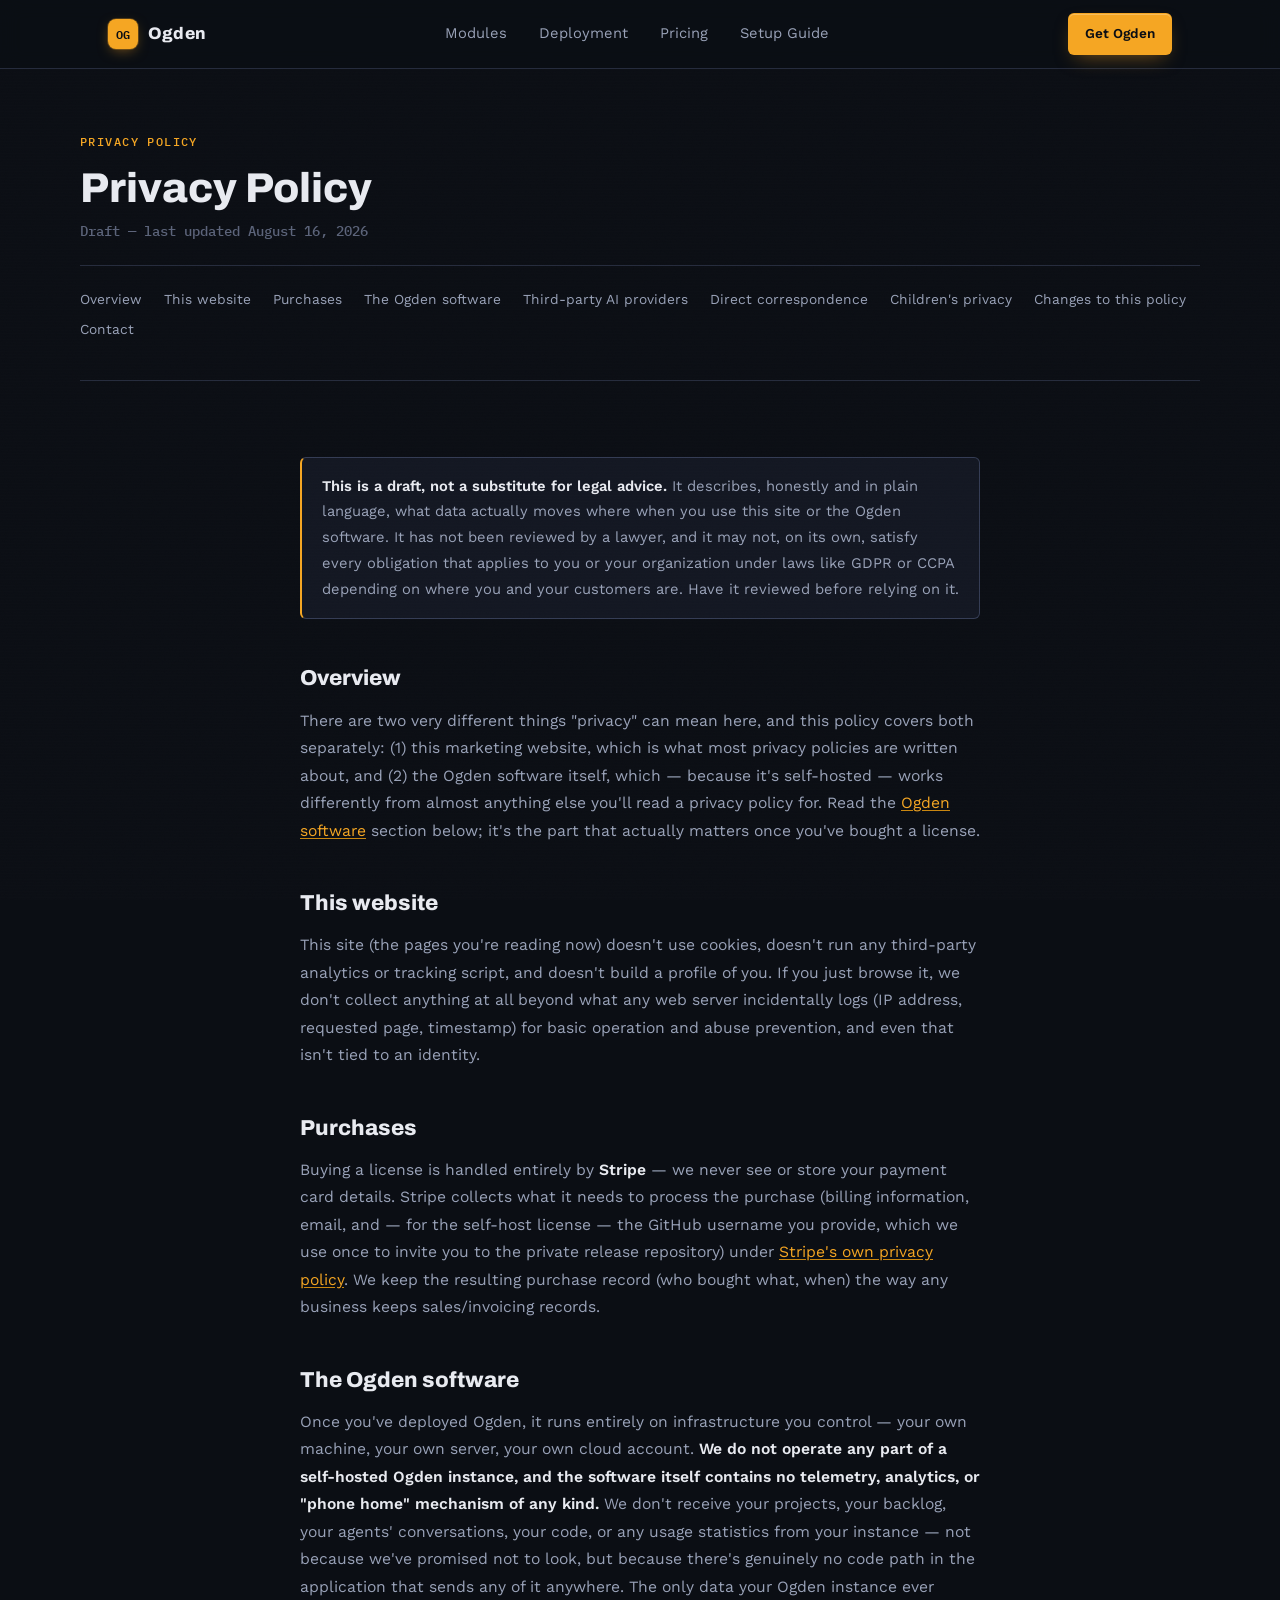
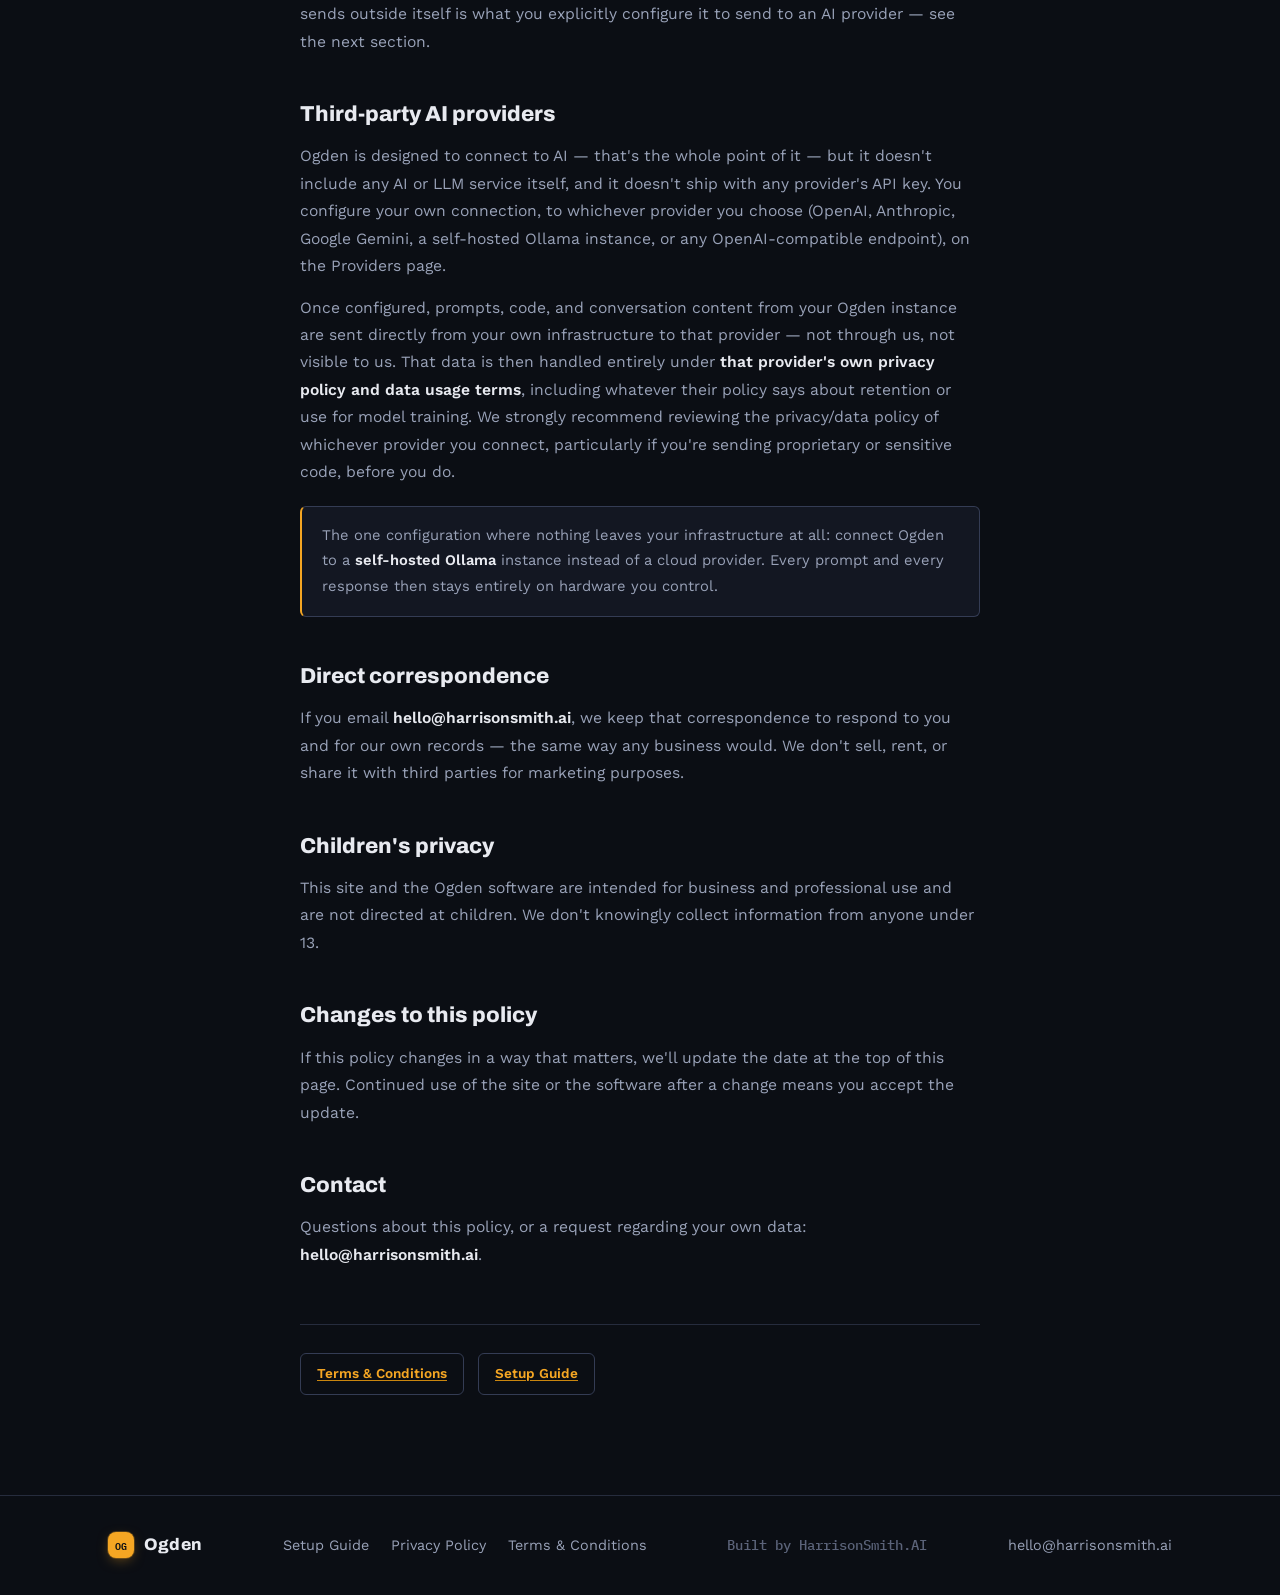
==== privacy.html @ e4d7cf3b "Add files via upload" ====
<!doctype html>
<html lang="en">
<head>
<meta charset="utf-8">
<meta name="viewport" content="width=device-width, initial-scale=1">
<title>Ogden — Privacy Policy</title>
<meta name="description" content="What data this site and the Ogden software collect -- and, for the self-hosted app itself, what we deliberately never see.">
<link rel="icon" href="data:image/svg+xml,<svg xmlns=%22http://www.w3.org/2000/svg%22 viewBox=%220 0 100 100%22><rect width=%22100%22 height=%22100%22 rx=%2222%22 fill=%22%230B0E14%22/><rect x=%2226%22 y=%2246%22 width=%2248%22 height=%228%22 rx=%224%22 fill=%22%23F5A623%22/><rect x=%2226%22 y=%2230%22 width=%2230%22 height=%228%22 rx=%224%22 fill=%22%23F5A623%22 opacity=%220.55%22/><rect x=%2226%22 y=%2262%22 width=%2238%22 height=%228%22 rx=%224%22 fill=%22%23F5A623%22 opacity=%220.55%22/></svg>">
<link rel="stylesheet" href="styles.css">
</head>
<body>

<div class="scanline" aria-hidden="true"></div>

<header class="site-header">
  <div class="wrap header-inner">
    <a class="wordmark" href="index.html">
      <span class="wordmark-mark">OG</span><span class="wordmark-text">Ogden</span>
    </a>
    <nav class="nav" aria-label="Primary">
      <a href="index.html#modules">Modules</a>
      <a href="index.html#deploy">Deployment</a>
      <a href="index.html#pricing">Pricing</a>
      <a href="setup.html">Setup Guide</a>
    </nav>
    <div class="header-cta">
      <a class="btn btn-primary btn-small" href="index.html#pricing">Get Ogden</a>
    </div>
  </div>
</header>

<main id="top">

  <div class="wrap doc-header">
    <p class="eyebrow">PRIVACY POLICY</p>
    <h1>Privacy Policy</h1>
    <p class="doc-updated">Draft — last updated August 16, 2026</p>
    <nav class="doc-toc" aria-label="On this page">
      <a href="#overview">Overview</a>
      <a href="#website">This website</a>
      <a href="#purchases">Purchases</a>
      <a href="#software">The Ogden software</a>
      <a href="#ai-providers">Third-party AI providers</a>
      <a href="#correspondence">Direct correspondence</a>
      <a href="#children">Children's privacy</a>
      <a href="#changes">Changes to this policy</a>
      <a href="#contact">Contact</a>
    </nav>
  </div>

  <div class="wrap doc-body">

    <div class="doc-callout">
      <p>
        <strong>This is a draft, not a substitute for legal advice.</strong> It describes, honestly
        and in plain language, what data actually moves where when you use this site or the Ogden
        software. It has not been reviewed by a lawyer, and it may not, on its own, satisfy every
        obligation that applies to you or your organization under laws like GDPR or CCPA depending
        on where you and your customers are. Have it reviewed before relying on it.
      </p>
    </div>

    <h2 id="overview">Overview</h2>
    <p>
      There are two very different things "privacy" can mean here, and this policy covers both
      separately: (1) this marketing website, which is what most privacy policies are written
      about, and (2) the Ogden software itself, which — because it's self-hosted — works
      differently from almost anything else you'll read a privacy policy for. Read the
      <a href="#software">Ogden software</a> section below; it's the part that actually matters
      once you've bought a license.
    </p>

    <h2 id="website">This website</h2>
    <p>
      This site (the pages you're reading now) doesn't use cookies, doesn't run any third-party
      analytics or tracking script, and doesn't build a profile of you. If you just browse it, we
      don't collect anything at all beyond what any web server incidentally logs (IP address,
      requested page, timestamp) for basic operation and abuse prevention, and even that isn't
      tied to an identity.
    </p>

    <h2 id="purchases">Purchases</h2>
    <p>
      Buying a license is handled entirely by <strong>Stripe</strong> — we never see or store your
      payment card details. Stripe collects what it needs to process the purchase (billing
      information, email, and — for the self-host license — the GitHub username you provide, which
      we use once to invite you to the private release repository) under
      <a href="https://stripe.com/privacy">Stripe's own privacy policy</a>. We keep the resulting
      purchase record (who bought what, when) the way any business keeps sales/invoicing records.
    </p>

    <h2 id="software">The Ogden software</h2>
    <p>
      Once you've deployed Ogden, it runs entirely on infrastructure you control — your own
      machine, your own server, your own cloud account. <strong>We do not operate any part of a
      self-hosted Ogden instance, and the software itself contains no telemetry, analytics, or
      "phone home" mechanism of any kind.</strong> We don't receive your projects, your backlog,
      your agents' conversations, your code, or any usage statistics from your instance — not
      because we've promised not to look, but because there's genuinely no code path in the
      application that sends any of it anywhere. The only data your Ogden instance ever sends
      outside itself is what you explicitly configure it to send to an AI provider — see the next
      section.
    </p>

    <h2 id="ai-providers">Third-party AI providers</h2>
    <p>
      Ogden is designed to connect to AI — that's the whole point of it — but it doesn't include
      any AI or LLM service itself, and it doesn't ship with any provider's API key. You configure
      your own connection, to whichever provider you choose (OpenAI, Anthropic, Google Gemini, a
      self-hosted Ollama instance, or any OpenAI-compatible endpoint), on the Providers page.
    </p>
    <p>
      Once configured, prompts, code, and conversation content from your Ogden instance are sent
      directly from your own infrastructure to that provider — not through us, not visible to us.
      That data is then handled entirely under <strong>that provider's own privacy policy and data
      usage terms</strong>, including whatever their policy says about retention or use for model
      training. We strongly recommend reviewing the privacy/data policy of whichever provider you
      connect, particularly if you're sending proprietary or sensitive code, before you do.
    </p>
    <div class="doc-callout">
      <p>
        The one configuration where nothing leaves your infrastructure at all: connect Ogden to a
        <strong>self-hosted Ollama</strong> instance instead of a cloud provider. Every prompt and
        every response then stays entirely on hardware you control.
      </p>
    </div>

    <h2 id="correspondence">Direct correspondence</h2>
    <p>
      If you email <strong>hello@harrisonsmith.ai</strong>, we keep that correspondence to respond
      to you and for our own records — the same way any business would. We don't sell, rent, or
      share it with third parties for marketing purposes.
    </p>

    <h2 id="children">Children's privacy</h2>
    <p>
      This site and the Ogden software are intended for business and professional use and are not
      directed at children. We don't knowingly collect information from anyone under 13.
    </p>

    <h2 id="changes">Changes to this policy</h2>
    <p>
      If this policy changes in a way that matters, we'll update the date at the top of this page.
      Continued use of the site or the software after a change means you accept the update.
    </p>

    <h2 id="contact">Contact</h2>
    <p>
      Questions about this policy, or a request regarding your own data: <strong>hello@harrisonsmith.ai</strong>.
    </p>

    <div class="doc-cross-links">
      <a class="btn btn-ghost btn-small" href="terms.html">Terms &amp; Conditions</a>
      <a class="btn btn-ghost btn-small" href="setup.html">Setup Guide</a>
    </div>

  </div>

</main>

<footer class="site-footer">
  <div class="wrap footer-inner">
    <a class="wordmark wordmark-small" href="index.html">
      <span class="wordmark-mark">OG</span><span class="wordmark-text">Ogden</span>
    </a>
    <nav class="footer-links" aria-label="Legal">
      <a class="link-muted" href="setup.html">Setup Guide</a>
      <a class="link-muted" href="privacy.html">Privacy Policy</a>
      <a class="link-muted" href="terms.html">Terms &amp; Conditions</a>
    </nav>
    <p class="footer-note">Built by HarrisonSmith.AI</p>
    <a class="link-muted" href="mailto:hello@harrisonsmith.ai">hello@harrisonsmith.ai</a>
  </div>
</footer>

</body>
</html>
---- styles.css ----
/* ==========================================================================
   Ogden marketing site — design tokens

   Concept: a command-deck / crew-manifest aesthetic. Ogden's product is
   literally a roster of AI personas working a backlog, so the visual
   language leans into instrument-panel readouts, manifest tables, and
   status dots rather than generic SaaS gradients and rounded cards.

   Deliberately single-theme (dark), not a light/dark toggle: the ops-
   console concept only reads correctly against a deep ground, and a
   forced light inversion would gut the metaphor. A committed choice, not
   an omission — see the artifact-design skill's guidance on this.

   Fonts (Archivo/Work Sans/IBM Plex Mono) are inlined as base64 @font-face
   data URIs below rather than linked from Google Fonts -- no third-party
   request at all, works offline, and renders identically in a strict-CSP
   preview sandbox instead of silently falling back to a system font.
   ========================================================================== */

@font-face { font-family: 'Archivo'; font-style: normal; font-weight: 700; font-display: swap; src: url([data-uri]) format('woff2'); }
@font-face { font-family: 'Archivo'; font-style: normal; font-weight: 800; font-display: swap; src: url([data-uri]) format('woff2'); }
@font-face { font-family: 'Work Sans'; font-style: normal; font-weight: 400; font-display: swap; src: url([data-uri]) format('woff2'); }
@font-face { font-family: 'Work Sans'; font-style: normal; font-weight: 500; font-display: swap; src: url([data-uri]) format('woff2'); }
@font-face { font-family: 'Work Sans'; font-style: normal; font-weight: 600; font-display: swap; src: url([data-uri]) format('woff2'); }
@font-face { font-family: 'IBM Plex Mono'; font-style: normal; font-weight: 500; font-display: swap; src: url([data-uri]) format('woff2'); }
@font-face { font-family: 'IBM Plex Mono'; font-style: normal; font-weight: 600; font-display: swap; src: url([data-uri]) format('woff2'); }

:root {
  /* ground / surfaces */
  --ink: #0b0e14;
  --panel: #131722;
  --panel-raised: #1a2030;
  --hairline: #262c3d;
  --hairline-bright: #343c54;

  /* text */
  --text: #e8eaf0;
  --text-dim: #99a2b8;
  --text-faint: #5b6379;

  /* accent — instrument-panel amber, the one bold color on the page */
  --amber: #f5a623;
  --amber-bright: #ffc561;
  --amber-dim: #c9860f;
  --amber-wash: rgba(245, 166, 35, 0.1);

  /* secondary accent — status/online, used sparingly */
  --teal: #4fd1c5;

  /* type scale */
  --font-display: "Archivo", system-ui, sans-serif;
  --font-body: "Work Sans", system-ui, sans-serif;
  --font-mono: "IBM Plex Mono", ui-monospace, "SF Mono", monospace;

  --radius: 10px;
  --radius-sm: 6px;
}

* { box-sizing: border-box; }

html {
  scroll-behavior: smooth;
}

@media (prefers-reduced-motion: reduce) {
  html { scroll-behavior: auto; }
  * { animation-duration: 0.01ms !important; animation-iteration-count: 1 !important; transition-duration: 0.01ms !important; }
}

body {
  margin: 0;
  background: var(--ink);
  color: var(--text);
  font-family: var(--font-body);
  font-size: 16px;
  line-height: 1.6;
  -webkit-font-smoothing: antialiased;
  position: relative;
}

.wrap {
  max-width: 1120px;
  margin: 0 auto;
  padding: 0 28px;
  position: relative;
}

a { color: inherit; text-decoration: none; }

h1, h2, h3, h4 {
  font-family: var(--font-display);
  font-weight: 800;
  line-height: 1.08;
  margin: 0;
  text-wrap: balance;
}

p { margin: 0; }

/* Faint grain texture over the whole page -- generated once as an inline
   SVG noise filter, tiled. Barely perceptible on purpose: a tactile cue
   that keeps large flat panels from feeling like plain solid <div>s,
   never strong enough to affect legibility. */
body::before {
  content: "";
  position: fixed;
  inset: 0;
  z-index: 1;
  pointer-events: none;
  opacity: 0.035;
  mix-blend-mode: overlay;
  background-image: url("data:image/svg+xml,%3Csvg xmlns='http://www.w3.org/2000/svg' width='180' height='180'%3E%3Cfilter id='n'%3E%3CfeTurbulence type='fractalNoise' baseFrequency='0.9' numOctaves='2' stitchTiles='stitch'/%3E%3C/filter%3E%3Crect width='100%25' height='100%25' filter='url(%23n)'/%3E%3C/svg%3E");
}

/* faint top-to-bottom scanline wash — a very light texture cue for the
   console concept, never so strong it interferes with reading */
.scanline {
  position: fixed;
  inset: 0;
  pointer-events: none;
  z-index: 1;
  background:
    repeating-linear-gradient(
      to bottom,
      rgba(255, 255, 255, 0.012) 0px,
      rgba(255, 255, 255, 0.012) 1px,
      transparent 1px,
      transparent 3px
    );
  opacity: 0.6;
}

/* ============ scroll reveal ============ */

[data-reveal] {
  opacity: 0;
  transform: translateY(18px);
  transition: opacity 0.7s cubic-bezier(0.16, 1, 0.3, 1), transform 0.7s cubic-bezier(0.16, 1, 0.3, 1);
  transition-delay: calc(var(--i, 0) * 70ms);
}
[data-reveal].is-visible {
  opacity: 1;
  transform: translateY(0);
}
@media (prefers-reduced-motion: reduce) {
  [data-reveal] { opacity: 1; transform: none; }
}

/* ============ header ============ */

.site-header {
  position: sticky;
  top: 0;
  z-index: 10;
  background: rgba(11, 14, 20, 0.86);
  backdrop-filter: blur(10px);
  border-bottom: 1px solid var(--hairline);
}

.header-inner {
  display: flex;
  align-items: center;
  justify-content: space-between;
  height: 68px;
}

.wordmark {
  display: flex;
  align-items: center;
  gap: 10px;
  font-family: var(--font-display);
  font-weight: 800;
  font-size: 1.05rem;
  letter-spacing: 0.01em;
}

.wordmark-mark {
  display: inline-flex;
  align-items: center;
  justify-content: center;
  width: 30px;
  height: 30px;
  border-radius: 8px;
  background: var(--amber);
  color: var(--ink);
  font-family: var(--font-mono);
  font-size: 0.72rem;
  font-weight: 600;
  letter-spacing: 0.03em;
  box-shadow: 0 0 0 1px rgba(245, 166, 35, 0.25), 0 4px 14px -4px rgba(245, 166, 35, 0.55);
}

.wordmark-small .wordmark-mark { width: 26px; height: 26px; font-size: 0.65rem; }

.nav {
  display: flex;
  gap: 32px;
  font-size: 0.92rem;
  color: var(--text-dim);
}

.nav a { position: relative; padding: 4px 0; transition: color 0.15s ease; }
.nav a::after {
  content: "";
  position: absolute;
  left: 0; right: 100%;
  bottom: -2px;
  height: 1px;
  background: var(--amber);
  transition: right 0.25s cubic-bezier(0.16, 1, 0.3, 1);
}
.nav a:hover { color: var(--text); }
.nav a:hover::after { right: 0; }

.header-cta {
  display: flex;
  align-items: center;
  gap: 20px;
}

.link-muted {
  color: var(--text-dim);
  font-size: 0.9rem;
  transition: color 0.15s ease;
}
.link-muted:hover { color: var(--text); }

/* ============ buttons ============ */

.btn {
  display: inline-flex;
  align-items: center;
  justify-content: center;
  gap: 8px;
  padding: 13px 22px;
  border-radius: var(--radius-sm);
  font-family: var(--font-body);
  font-weight: 600;
  font-size: 0.95rem;
  border: 1px solid transparent;
  cursor: pointer;
  transition: transform 0.15s cubic-bezier(0.16, 1, 0.3, 1), background 0.15s ease, border-color 0.15s ease, box-shadow 0.15s ease;
}
.btn:active { transform: translateY(1px); }

.btn-primary {
  background: var(--amber);
  color: var(--ink);
  box-shadow: 0 1px 0 rgba(255, 255, 255, 0.25) inset, 0 8px 20px -8px rgba(245, 166, 35, 0.5);
}
.btn-primary:hover { background: var(--amber-bright); transform: translateY(-1px); box-shadow: 0 1px 0 rgba(255, 255, 255, 0.3) inset, 0 12px 26px -8px rgba(245, 166, 35, 0.65); }

.btn-ghost {
  background: transparent;
  border-color: var(--hairline-bright);
  color: var(--text);
}
.btn-ghost:hover { border-color: var(--text-dim); background: rgba(255, 255, 255, 0.03); transform: translateY(-1px); }

.btn-small { padding: 9px 16px; font-size: 0.85rem; }
.btn-block { width: 100%; margin-top: 22px; }

/* ============ shared type helpers ============ */

.eyebrow {
  font-family: var(--font-mono);
  font-size: 0.74rem;
  font-weight: 500;
  letter-spacing: 0.12em;
  color: var(--amber);
  margin: 0 0 14px;
}
.eyebrow.center { text-align: center; }

.center { text-align: center; }

.section-title {
  font-size: clamp(1.7rem, 3vw, 2.4rem);
  margin-bottom: 14px;
}

.section-sub {
  color: var(--text-dim);
  max-width: 560px;
  margin: 0 auto 56px;
  font-size: 1.02rem;
}

/* ============ hero ============ */

.hero {
  position: relative;
  padding: 104px 0 96px;
  border-bottom: 1px solid var(--hairline);
  overflow: hidden;
  background:
    radial-gradient(60% 55% at 82% 8%, rgba(245, 166, 35, 0.16), transparent 60%),
    radial-gradient(45% 50% at 12% 92%, rgba(79, 209, 197, 0.07), transparent 60%);
}

/* faint instrument-panel grid, fading toward the edges so it reads as
   atmosphere rather than a literal grid */
.hero::before {
  content: "";
  position: absolute;
  inset: -1px;
  z-index: 0;
  pointer-events: none;
  background-image:
    linear-gradient(rgba(230, 235, 245, 0.05) 1px, transparent 1px),
    linear-gradient(90deg, rgba(230, 235, 245, 0.05) 1px, transparent 1px);
  background-size: 56px 56px;
  mask-image: radial-gradient(80% 70% at 50% 0%, black, transparent 75%);
  -webkit-mask-image: radial-gradient(80% 70% at 50% 0%, black, transparent 75%);
}

.hero-inner {
  position: relative;
  z-index: 1;
  display: grid;
  grid-template-columns: 1.05fr 0.85fr;
  gap: 64px;
  align-items: center;
}

/* Hero entrance -- plays once on load, not gated by scroll (it's already
   in view). Below-the-fold content uses the IntersectionObserver-driven
   [data-reveal] system instead. `backwards` only (not `forwards`/`both`):
   an animation's fill persists as the winning value over a plain
   declaration for as long as it's in effect, so a `forwards` fill here
   would permanently beat .hero-panel's own resting `transform`
   (the perspective tilt) and its `:hover` rule. `backwards` just holds
   the "from" state during the animation-delay and then gets out of the
   way once the animation finishes, letting the element's normal
   (non-animated) styles -- including :hover -- take back over. */
@keyframes hero-copy-in {
  from { opacity: 0; transform: translateY(16px); }
  to { opacity: 1; transform: translateY(0); }
}
@keyframes hero-panel-in {
  from { opacity: 0; transform: translateY(16px); }
  to { opacity: 1; transform: translateY(0); }
}
.hero-copy { animation: hero-copy-in 0.8s cubic-bezier(0.16, 1, 0.3, 1) backwards; }
.hero-panel { animation: hero-panel-in 0.9s cubic-bezier(0.16, 1, 0.3, 1) 0.12s backwards; }

.hero h1 {
  font-size: clamp(2.4rem, 4.6vw, 3.6rem);
  margin: 10px 0 22px;
}

.accent { color: var(--amber); }

.hero-sub {
  color: var(--text-dim);
  font-size: 1.08rem;
  max-width: 520px;
  margin-bottom: 34px;
}

.hero-actions {
  display: flex;
  gap: 14px;
  margin-bottom: 22px;
}

.hero-fineprint {
  font-family: var(--font-mono);
  font-size: 0.78rem;
  color: var(--text-faint);
}

/* -- the crew manifest panel -- */

.hero-panel {
  background: var(--panel);
  border: 1px solid var(--hairline);
  border-radius: var(--radius);
  overflow: hidden;
  box-shadow: 0 30px 70px -24px rgba(0, 0, 0, 0.65), 0 0 0 1px rgba(255, 255, 255, 0.02) inset;
  transform: perspective(1400px) rotateY(-3deg) rotateX(1deg);
  transition: transform 0.5s cubic-bezier(0.16, 1, 0.3, 1);
}
.hero-panel:hover { transform: perspective(1400px) rotateY(0deg) rotateX(0deg); }
@media (max-width: 900px) { .hero-panel { transform: none; } }

.panel-head {
  display: flex;
  align-items: center;
  justify-content: space-between;
  padding: 16px 20px;
  border-bottom: 1px solid var(--hairline);
  background: var(--panel-raised);
}

.panel-title {
  font-family: var(--font-mono);
  font-size: 0.74rem;
  letter-spacing: 0.1em;
  color: var(--text-dim);
}

.panel-tag {
  font-family: var(--font-mono);
  font-size: 0.68rem;
  letter-spacing: 0.06em;
  color: var(--amber);
  border: 1px solid var(--amber-dim);
  background: var(--amber-wash);
  padding: 3px 8px;
  border-radius: 4px;
}

.roster {
  list-style: none;
  margin: 0;
  padding: 6px 0;
}

.roster li {
  display: grid;
  grid-template-columns: 16px 1fr auto;
  align-items: center;
  gap: 12px;
  padding: 12px 20px;
  border-bottom: 1px solid rgba(38, 44, 61, 0.5);
  font-family: var(--font-mono);
  font-size: 0.85rem;
  transition: background 0.15s ease;
}
.roster li:last-child { border-bottom: none; }
.roster li:hover { background: rgba(255, 255, 255, 0.02); }

.dot {
  width: 8px;
  height: 8px;
  border-radius: 50%;
  justify-self: center;
}
.dot-on { background: var(--teal); box-shadow: 0 0 0 3px rgba(79, 209, 197, 0.16); animation: pulse-dot 2.4s ease-in-out infinite; }
.dot-idle { background: var(--text-faint); }
@keyframes pulse-dot {
  0%, 100% { box-shadow: 0 0 0 3px rgba(79, 209, 197, 0.16); }
  50% { box-shadow: 0 0 0 5px rgba(79, 209, 197, 0.08); }
}

.role { color: var(--text); }
.stat { color: var(--text-dim); font-size: 0.78rem; text-align: right; }

.panel-foot {
  display: flex;
  align-items: center;
  justify-content: space-between;
  padding: 12px 20px;
  background: var(--panel-raised);
  border-top: 1px solid var(--hairline);
  font-family: var(--font-mono);
  font-size: 0.72rem;
  color: var(--text-faint);
}

.blink { color: var(--teal); animation: blink 2.4s ease-in-out infinite; }
@keyframes blink { 0%, 100% { opacity: 1; } 50% { opacity: 0.35; } }

/* ============ modules ============ */

.modules { padding: 116px 0; border-bottom: 1px solid var(--hairline); position: relative; }

.module-grid {
  display: grid;
  grid-template-columns: repeat(3, 1fr);
  gap: 1px;
  background: var(--hairline);
  border: 1px solid var(--hairline);
  border-radius: var(--radius);
  overflow: hidden;
  margin-top: 56px;
}

.module {
  background: var(--panel);
  padding: 34px 28px;
  position: relative;
  transition: background 0.2s ease;
}
.module:hover { background: var(--panel-raised); }
.module::before {
  content: "";
  position: absolute;
  inset: 0;
  border-top: 2px solid transparent;
  transition: border-color 0.2s ease;
  pointer-events: none;
}
.module:hover::before { border-color: var(--amber); }

.module-index {
  display: block;
  font-family: var(--font-mono);
  font-size: 0.78rem;
  color: var(--amber);
  margin-bottom: 18px;
  letter-spacing: 0.05em;
}

.module h3 {
  font-size: 1.08rem;
  margin-bottom: 10px;
}

.module p {
  color: var(--text-dim);
  font-size: 0.94rem;
  line-height: 1.65;
}

/* ============ deployment tiers ============ */

.deploy { padding: 116px 0; border-bottom: 1px solid var(--hairline); }

.tier-grid {
  display: grid;
  grid-template-columns: repeat(2, 1fr);
  gap: 20px;
  margin-top: 56px;
  max-width: 760px;
  margin-left: auto;
  margin-right: auto;
}

.tier-card {
  background: var(--panel);
  border: 1px solid var(--hairline);
  border-radius: var(--radius);
  padding: 30px 26px;
  transition: transform 0.25s cubic-bezier(0.16, 1, 0.3, 1), border-color 0.25s ease, box-shadow 0.25s ease;
}
.tier-card:hover { transform: translateY(-4px); border-color: var(--hairline-bright); box-shadow: 0 20px 40px -24px rgba(0, 0, 0, 0.6); }

.tier-card-featured {
  border-color: var(--amber-dim);
  background: linear-gradient(180deg, var(--amber-wash), var(--panel) 55%);
}
.tier-card-featured:hover { box-shadow: 0 20px 44px -24px rgba(245, 166, 35, 0.3); }

.tier-kicker {
  display: inline-block;
  font-family: var(--font-mono);
  font-size: 0.7rem;
  letter-spacing: 0.1em;
  color: var(--text-dim);
  border: 1px solid var(--hairline-bright);
  padding: 4px 9px;
  border-radius: 4px;
  margin-bottom: 16px;
}
.tier-card-featured .tier-kicker { color: var(--amber); border-color: var(--amber-dim); }

.tier-card h3 { font-size: 1.15rem; margin-bottom: 10px; }
.tier-card p { color: var(--text-dim); font-size: 0.93rem; line-height: 1.6; }

/* ============ pricing ============ */

.pricing { padding: 116px 0 128px; }

.pricing-group-title {
  font-size: 1.05rem;
  font-family: var(--font-mono);
  letter-spacing: 0.03em;
  color: var(--text);
  display: flex;
  align-items: baseline;
  gap: 12px;
  margin: 64px 0 26px;
  padding-bottom: 14px;
  border-bottom: 1px solid var(--hairline);
}
.pricing-group-title:first-of-type { margin-top: 56px; }

.pricing-group-note {
  font-family: var(--font-body);
  font-weight: 400;
  font-size: 0.82rem;
  color: var(--text-faint);
}

.price-grid {
  display: grid;
  grid-template-columns: repeat(4, 1fr);
  gap: 18px;
}

.price-card {
  position: relative;
  background: var(--panel);
  border: 1px solid var(--hairline);
  border-radius: var(--radius);
  padding: 28px 24px 26px;
  transition: transform 0.25s cubic-bezier(0.16, 1, 0.3, 1), border-color 0.25s ease, box-shadow 0.25s ease;
}
.price-card:hover { transform: translateY(-4px); border-color: var(--hairline-bright); box-shadow: 0 20px 40px -24px rgba(0, 0, 0, 0.6); }

.price-card-featured {
  border-color: var(--amber-dim);
  box-shadow: 0 0 0 1px var(--amber-dim), 0 20px 44px -28px rgba(245, 166, 35, 0.35);
}
.price-card-featured:hover { box-shadow: 0 0 0 1px var(--amber-dim), 0 24px 50px -24px rgba(245, 166, 35, 0.45); }

.price-badge {
  position: absolute;
  top: -11px;
  left: 24px;
  background: var(--amber);
  color: var(--ink);
  font-family: var(--font-mono);
  font-size: 0.65rem;
  font-weight: 600;
  letter-spacing: 0.06em;
  padding: 4px 9px;
  border-radius: 4px;
}

.price-card h4 {
  font-size: 1rem;
  font-weight: 700;
  color: var(--text-dim);
  margin-bottom: 14px;
}

.price {
  font-family: var(--font-mono);
  font-variant-numeric: tabular-nums;
  font-size: 2.1rem;
  font-weight: 600;
  color: var(--text);
  margin-bottom: 12px;
}

.price-currency { font-size: 1.1rem; color: var(--text-dim); margin-right: 2px; }
.price-period { font-size: 1rem; font-weight: 500; color: var(--text-faint); margin-left: 2px; }

.price-tbd {
  font-size: 1.1rem;
  color: var(--text-faint);
  font-weight: 500;
}

.price-desc {
  color: var(--text-dim);
  font-size: 0.86rem;
  line-height: 1.5;
  min-height: 44px;
}

.price-features {
  list-style: none;
  margin: 18px 0 0;
  padding: 18px 0 0;
  border-top: 1px solid var(--hairline);
  font-size: 0.84rem;
  color: var(--text-dim);
}
.price-features li { padding: 5px 0; padding-left: 18px; position: relative; }
.price-features li::before {
  content: "";
  position: absolute;
  left: 0;
  top: 13px;
  width: 6px;
  height: 6px;
  background: var(--amber);
  border-radius: 50%;
}

.pricing-footnote {
  text-align: center;
  margin-top: 32px;
  max-width: 640px;
  margin-left: auto;
  margin-right: auto;
  color: var(--text-dim);
  font-size: 0.9rem;
  line-height: 1.6;
}

/* ============ document pages (privacy, terms, setup guide) ============ */
/* A different register from the landing sections above -- these are read
   top to bottom, not scanned, so the treatment shifts from editorial to
   utilitarian: a narrower reading column, real heading hierarchy, no
   hero flourish. Same tokens/type throughout so it still reads as one
   site. */

.doc-header {
  padding: 64px 0 40px;
  border-bottom: 1px solid var(--hairline);
}

.doc-header h1 {
  font-size: clamp(1.9rem, 4vw, 2.6rem);
  margin-bottom: 10px;
}

.doc-updated {
  color: var(--text-faint);
  font-size: 0.85rem;
  font-family: var(--font-mono);
}

.doc-toc {
  display: flex;
  flex-wrap: wrap;
  gap: 8px 22px;
  margin-top: 22px;
  padding-top: 22px;
  border-top: 1px solid var(--hairline);
}
.doc-toc a { color: var(--text-dim); font-size: 0.86rem; transition: color 0.15s ease; }
.doc-toc a:hover { color: var(--amber); }

.doc-body {
  max-width: 680px;
  padding: 56px 0 100px;
}

.doc-body h2 {
  font-size: 1.35rem;
  margin-top: 48px;
  margin-bottom: 16px;
  scroll-margin-top: 90px; /* clears the sticky header when jumped to */
}
.doc-body h2:first-child { margin-top: 0; }

.doc-body h3 {
  font-size: 1.05rem;
  margin-top: 28px;
  margin-bottom: 10px;
}

.doc-body p, .doc-body li {
  color: var(--text-dim);
  font-size: 0.98rem;
  line-height: 1.75;
}

.doc-body p + p, .doc-body ul + p, .doc-body p + ul {
  margin-top: 14px;
}

.doc-body ul, .doc-body ol {
  margin: 14px 0 0;
  padding-left: 22px;
}
.doc-body li + li { margin-top: 8px; }
.doc-body li::marker { color: var(--amber); }

.doc-body strong { color: var(--text); font-weight: 600; }

.doc-body code, .step code {
  font-family: var(--font-mono);
  font-size: 0.87em;
  color: var(--amber-bright);
  background: var(--panel-raised);
  padding: 2px 6px;
  border-radius: 4px;
}

.doc-body a, .step a {
  color: var(--amber);
  text-decoration: underline;
  text-decoration-color: var(--amber-dim);
  text-underline-offset: 2px;
  transition: color 0.15s ease;
}
.doc-body a:hover, .step a:hover { color: var(--amber-bright); }

.doc-callout {
  margin-top: 20px;
  padding: 16px 20px;
  border: 1px solid var(--hairline-bright);
  border-left: 2px solid var(--amber);
  border-radius: var(--radius-sm);
  background: var(--panel);
}
.doc-callout p { color: var(--text-dim); font-size: 0.92rem; margin: 0; }
.doc-callout p + p { margin-top: 10px; }

.doc-cross-links {
  margin-top: 56px;
  padding-top: 28px;
  border-top: 1px solid var(--hairline);
  display: flex;
  gap: 14px;
  flex-wrap: wrap;
}

/* ============ setup guide steps ============ */

.steps {
  counter-reset: step;
  margin-top: 8px;
}

.step {
  display: grid;
  grid-template-columns: 44px 1fr;
  gap: 22px;
  padding: 28px 0;
  border-top: 1px solid var(--hairline);
}
.step:first-child { border-top: none; padding-top: 0; }

.step-index {
  display: flex;
  align-items: center;
  justify-content: center;
  width: 44px;
  height: 44px;
  border-radius: 50%;
  border: 1px solid var(--hairline-bright);
  font-family: var(--font-mono);
  font-size: 0.9rem;
  color: var(--amber);
  flex-shrink: 0;
}

.step h3 { font-size: 1.1rem; margin-bottom: 8px; }
.step p { color: var(--text-dim); font-size: 0.96rem; line-height: 1.7; }
.step p + p { margin-top: 10px; }

.code-block {
  margin-top: 14px;
  padding: 14px 18px;
  background: var(--ink);
  border: 1px solid var(--hairline-bright);
  border-radius: var(--radius-sm);
  overflow-x: auto;
}
.code-block code {
  font-family: var(--font-mono);
  font-size: 0.86rem;
  color: var(--text);
  white-space: pre;
}
.code-block .cmt { color: var(--text-faint); }

/* ============ footer ============ */

.site-footer { border-top: 1px solid var(--hairline); padding: 36px 0; }

.footer-inner {
  display: flex;
  align-items: center;
  justify-content: space-between;
  gap: 20px;
  flex-wrap: wrap;
}

.footer-note {
  color: var(--text-faint);
  font-size: 0.85rem;
  font-family: var(--font-mono);
}

.footer-links {
  display: flex;
  gap: 22px;
  flex-wrap: wrap;
}

/* ============ responsive ============ */

@media (max-width: 900px) {
  .hero-inner { grid-template-columns: 1fr; }
  .nav { display: none; }
  .module-grid { grid-template-columns: 1fr; }
  .tier-grid { grid-template-columns: 1fr; }
  .price-grid { grid-template-columns: 1fr 1fr; }
  .step { grid-template-columns: 1fr; }
  .step-index { margin-bottom: 4px; }
}

@media (max-width: 560px) {
  .wrap { padding: 0 20px; }
  .hero { padding: 64px 0 56px; }
  .modules, .deploy, .pricing { padding: 72px 0; }
  .hero-actions { flex-direction: column; }
  .btn-block, .btn { width: 100%; }
  .price-grid { grid-template-columns: 1fr; }
  .footer-inner { flex-direction: column; align-items: flex-start; }
}
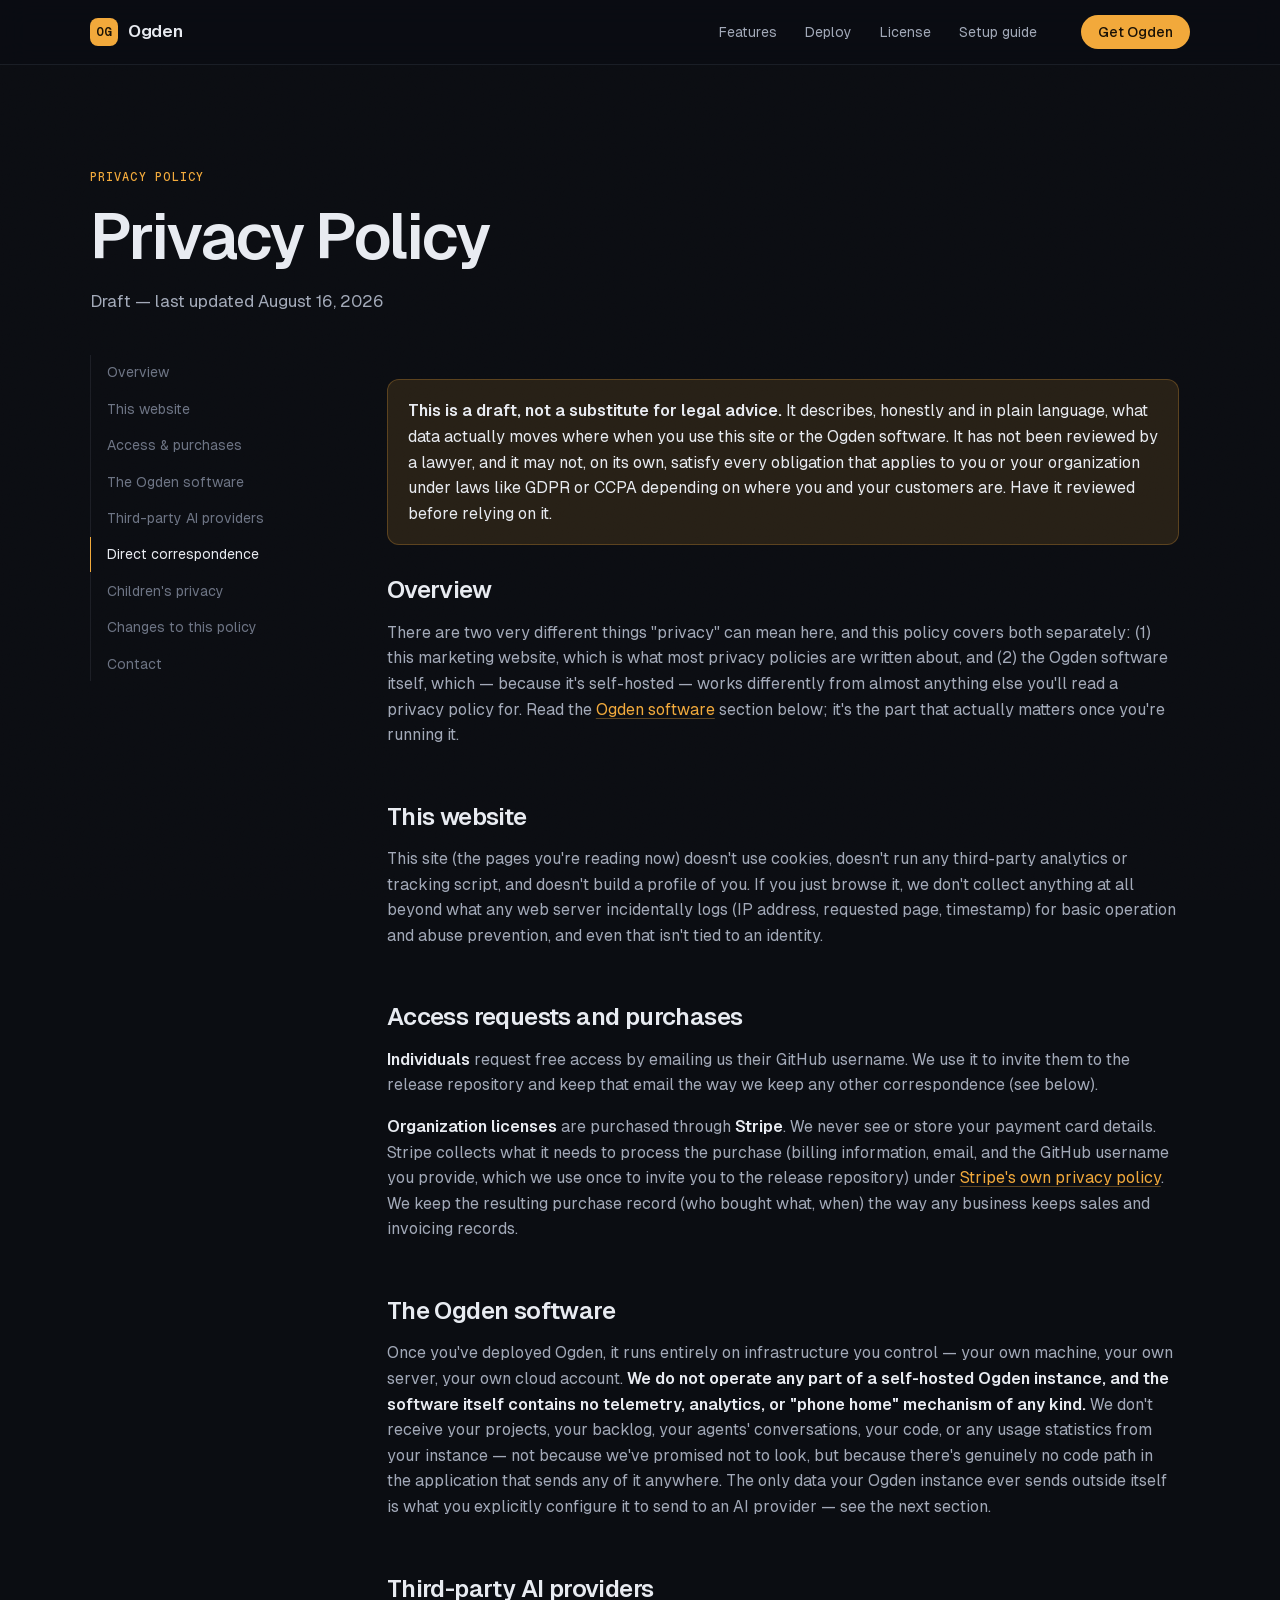
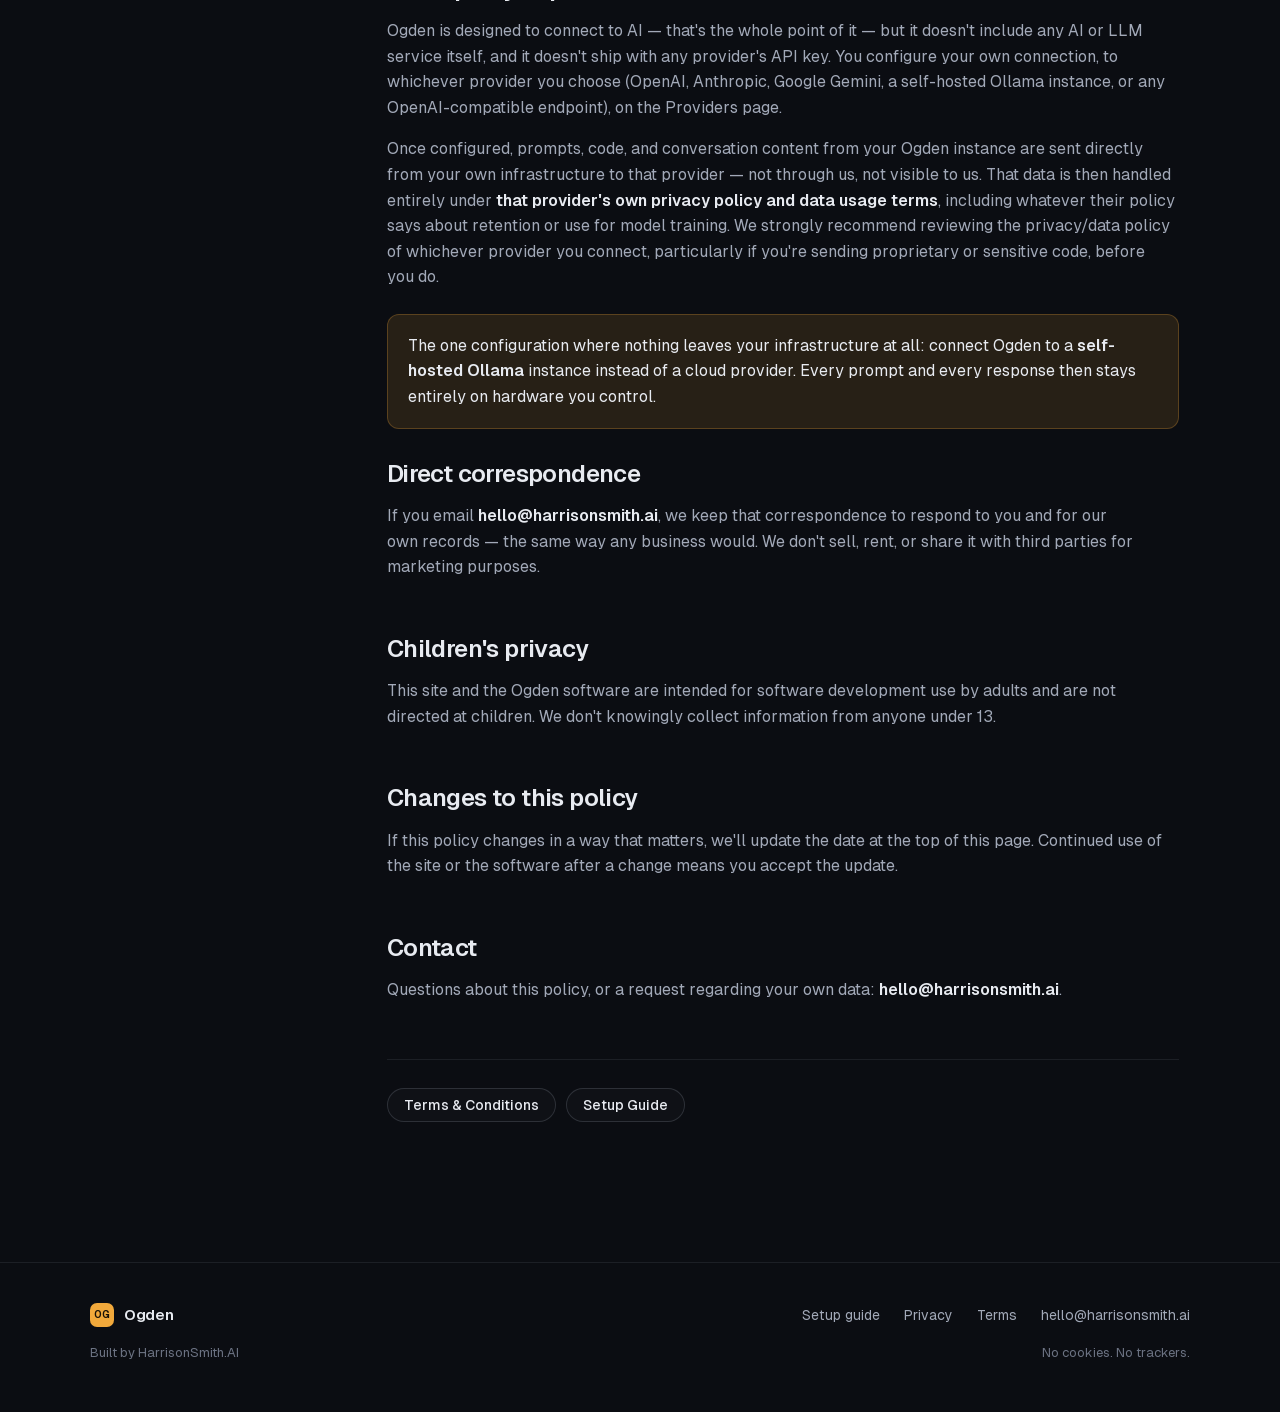
==== commit 89d85c7a: "revamp" ====
--- a/privacy.html
+++ b/privacy.html
@@ -4,41 +4,47 @@
 <meta charset="utf-8">
 <meta name="viewport" content="width=device-width, initial-scale=1">
 <title>Ogden — Privacy Policy</title>
-<meta name="description" content="What data this site and the Ogden software collect -- and, for the self-hosted app itself, what we deliberately never see.">
-<link rel="icon" href="data:image/svg+xml,<svg xmlns=%22http://www.w3.org/2000/svg%22 viewBox=%220 0 100 100%22><rect width=%22100%22 height=%22100%22 rx=%2222%22 fill=%22%230B0E14%22/><rect x=%2226%22 y=%2246%22 width=%2248%22 height=%228%22 rx=%224%22 fill=%22%23F5A623%22/><rect x=%2226%22 y=%2230%22 width=%2230%22 height=%228%22 rx=%224%22 fill=%22%23F5A623%22 opacity=%220.55%22/><rect x=%2226%22 y=%2262%22 width=%2238%22 height=%228%22 rx=%224%22 fill=%22%23F5A623%22 opacity=%220.55%22/></svg>">
+<meta name="description" content="What data this site and the Ogden software collect — and, for the self-hosted app itself, what we deliberately never see.">
+<meta name="theme-color" content="#0b0d12">
+<link rel="icon" href="favicon.svg" type="image/svg+xml">
+<link rel="preload" href="fonts/Geist.woff2" as="font" type="font/woff2" crossorigin>
 <link rel="stylesheet" href="styles.css">
+<script>document.documentElement.classList.add('js')</script>
 </head>
 <body>
-
-<div class="scanline" aria-hidden="true"></div>
+<a class="skip-link" href="#main">Skip to content</a>
+<div class="grain" aria-hidden="true"></div>
 
 <header class="site-header">
   <div class="wrap header-inner">
-    <a class="wordmark" href="index.html">
+    <a class="wordmark" href="./" aria-label="Ogden home">
       <span class="wordmark-mark">OG</span><span class="wordmark-text">Ogden</span>
     </a>
     <nav class="nav" aria-label="Primary">
-      <a href="index.html#modules">Modules</a>
-      <a href="index.html#deploy">Deployment</a>
-      <a href="index.html#pricing">Pricing</a>
-      <a href="setup.html">Setup Guide</a>
+      <a href="./#features">Features</a>
+      <a href="./#deploy">Deploy</a>
+      <a href="./#license">License</a>
+      <a href="setup.html">Setup guide</a>
     </nav>
     <div class="header-cta">
-      <a class="btn btn-primary btn-small" href="index.html#pricing">Get Ogden</a>
+      <a class="btn btn-primary btn-small" href="./#license">Get Ogden</a>
     </div>
   </div>
 </header>
 
-<main id="top">
+<main id="main">
 
   <div class="wrap doc-header">
-    <p class="eyebrow">PRIVACY POLICY</p>
+    <p class="eyebrow">Privacy policy</p>
     <h1>Privacy Policy</h1>
     <p class="doc-updated">Draft — last updated August 16, 2026</p>
+  </div>
+
+  <div class="wrap doc-layout">
     <nav class="doc-toc" aria-label="On this page">
       <a href="#overview">Overview</a>
       <a href="#website">This website</a>
-      <a href="#purchases">Purchases</a>
+      <a href="#purchases">Access &amp; purchases</a>
       <a href="#software">The Ogden software</a>
       <a href="#ai-providers">Third-party AI providers</a>
       <a href="#correspondence">Direct correspondence</a>
@@ -46,9 +52,8 @@
       <a href="#changes">Changes to this policy</a>
       <a href="#contact">Contact</a>
     </nav>
-  </div>
 
-  <div class="wrap doc-body">
+    <div class="doc-body">
 
     <div class="doc-callout">
       <p>
@@ -67,7 +72,7 @@
       about, and (2) the Ogden software itself, which — because it's self-hosted — works
       differently from almost anything else you'll read a privacy policy for. Read the
       <a href="#software">Ogden software</a> section below; it's the part that actually matters
-      once you've bought a license.
+      once you're running it.
     </p>
 
     <h2 id="website">This website</h2>
@@ -79,14 +84,19 @@
       tied to an identity.
     </p>
 
-    <h2 id="purchases">Purchases</h2>
+    <h2 id="purchases">Access requests and purchases</h2>
     <p>
-      Buying a license is handled entirely by <strong>Stripe</strong> — we never see or store your
-      payment card details. Stripe collects what it needs to process the purchase (billing
-      information, email, and — for the self-host license — the GitHub username you provide, which
-      we use once to invite you to the private release repository) under
-      <a href="https://stripe.com/privacy">Stripe's own privacy policy</a>. We keep the resulting
-      purchase record (who bought what, when) the way any business keeps sales/invoicing records.
+      <strong>Individuals</strong> request free access by emailing us their GitHub username. We use it
+      to invite them to the release repository and keep that email the way we keep any other
+      correspondence (see below).
+    </p>
+    <p>
+      <strong>Organization licenses</strong> are purchased through <strong>Stripe</strong>. We never see or
+      store your payment card details. Stripe collects what it needs to process the purchase (billing
+      information, email, and the GitHub username you provide, which we use once to invite you to
+      the release repository) under <a href="https://stripe.com/privacy">Stripe's own privacy policy</a>.
+      We keep the resulting purchase record (who bought what, when) the way any business keeps
+      sales and invoicing records.
     </p>
 
     <h2 id="software">The Ogden software</h2>
@@ -134,7 +144,7 @@
 
     <h2 id="children">Children's privacy</h2>
     <p>
-      This site and the Ogden software are intended for business and professional use and are not
+      This site and the Ogden software are intended for software development use by adults and are not
       directed at children. We don't knowingly collect information from anyone under 13.
     </p>
 
@@ -153,25 +163,26 @@
       <a class="btn btn-ghost btn-small" href="terms.html">Terms &amp; Conditions</a>
       <a class="btn btn-ghost btn-small" href="setup.html">Setup Guide</a>
     </div>
-
+    </div>
   </div>
 
 </main>
 
 <footer class="site-footer">
   <div class="wrap footer-inner">
-    <a class="wordmark wordmark-small" href="index.html">
+    <a class="wordmark wordmark-small" href="./">
       <span class="wordmark-mark">OG</span><span class="wordmark-text">Ogden</span>
     </a>
-    <nav class="footer-links" aria-label="Legal">
-      <a class="link-muted" href="setup.html">Setup Guide</a>
-      <a class="link-muted" href="privacy.html">Privacy Policy</a>
-      <a class="link-muted" href="terms.html">Terms &amp; Conditions</a>
+    <nav class="footer-links" aria-label="Footer">
+      <a class="link-muted" href="setup.html">Setup guide</a>
+      <a class="link-muted" href="privacy.html">Privacy</a>
+      <a class="link-muted" href="terms.html">Terms</a>
+      <a class="link-muted" href="mailto:hello@harrisonsmith.ai">hello@harrisonsmith.ai</a>
     </nav>
-    <p class="footer-note">Built by HarrisonSmith.AI</p>
-    <a class="link-muted" href="mailto:hello@harrisonsmith.ai">hello@harrisonsmith.ai</a>
+    <p class="footer-note"><span>Built by HarrisonSmith.AI</span><span>No cookies. No trackers.</span></p>
   </div>
 </footer>
 
+<script src="site.js" defer></script>
 </body>
 </html>
--- a/styles.css
+++ b/styles.css
@@ -1,890 +1,363 @@
 /* ==========================================================================
-   Ogden marketing site — design tokens
-
-   Concept: a command-deck / crew-manifest aesthetic. Ogden's product is
-   literally a roster of AI personas working a backlog, so the visual
-   language leans into instrument-panel readouts, manifest tables, and
-   status dots rather than generic SaaS gradients and rounded cards.
-
-   Deliberately single-theme (dark), not a light/dark toggle: the ops-
-   console concept only reads correctly against a deep ground, and a
-   forced light inversion would gut the metaphor. A committed choice, not
-   an omission — see the artifact-design skill's guidance on this.
-
-   Fonts (Archivo/Work Sans/IBM Plex Mono) are inlined as base64 @font-face
-   data URIs below rather than linked from Google Fonts -- no third-party
-   request at all, works offline, and renders identically in a strict-CSP
-   preview sandbox instead of silently falling back to a system font.
+   Ogden — marketing site
+   Dark, quiet, product-first. One warm accent (amber), one cool-tinted
+   neutral family, Geist + Geist Mono self-hosted from /fonts (no third-party
+   requests — the privacy policy promises exactly that).
    ========================================================================== */
 
-@font-face { font-family: 'Archivo'; font-style: normal; font-weight: 700; font-display: swap; src: url([data-uri]) format('woff2'); }
-@font-face { font-family: 'Archivo'; font-style: normal; font-weight: 800; font-display: swap; src: url([data-uri]) format('woff2'); }
-@font-face { font-family: 'Work Sans'; font-style: normal; font-weight: 400; font-display: swap; src: url([data-uri]) format('woff2'); }
-@font-face { font-family: 'Work Sans'; font-style: normal; font-weight: 500; font-display: swap; src: url([data-uri]) format('woff2'); }
-@font-face { font-family: 'Work Sans'; font-style: normal; font-weight: 600; font-display: swap; src: url([data-uri]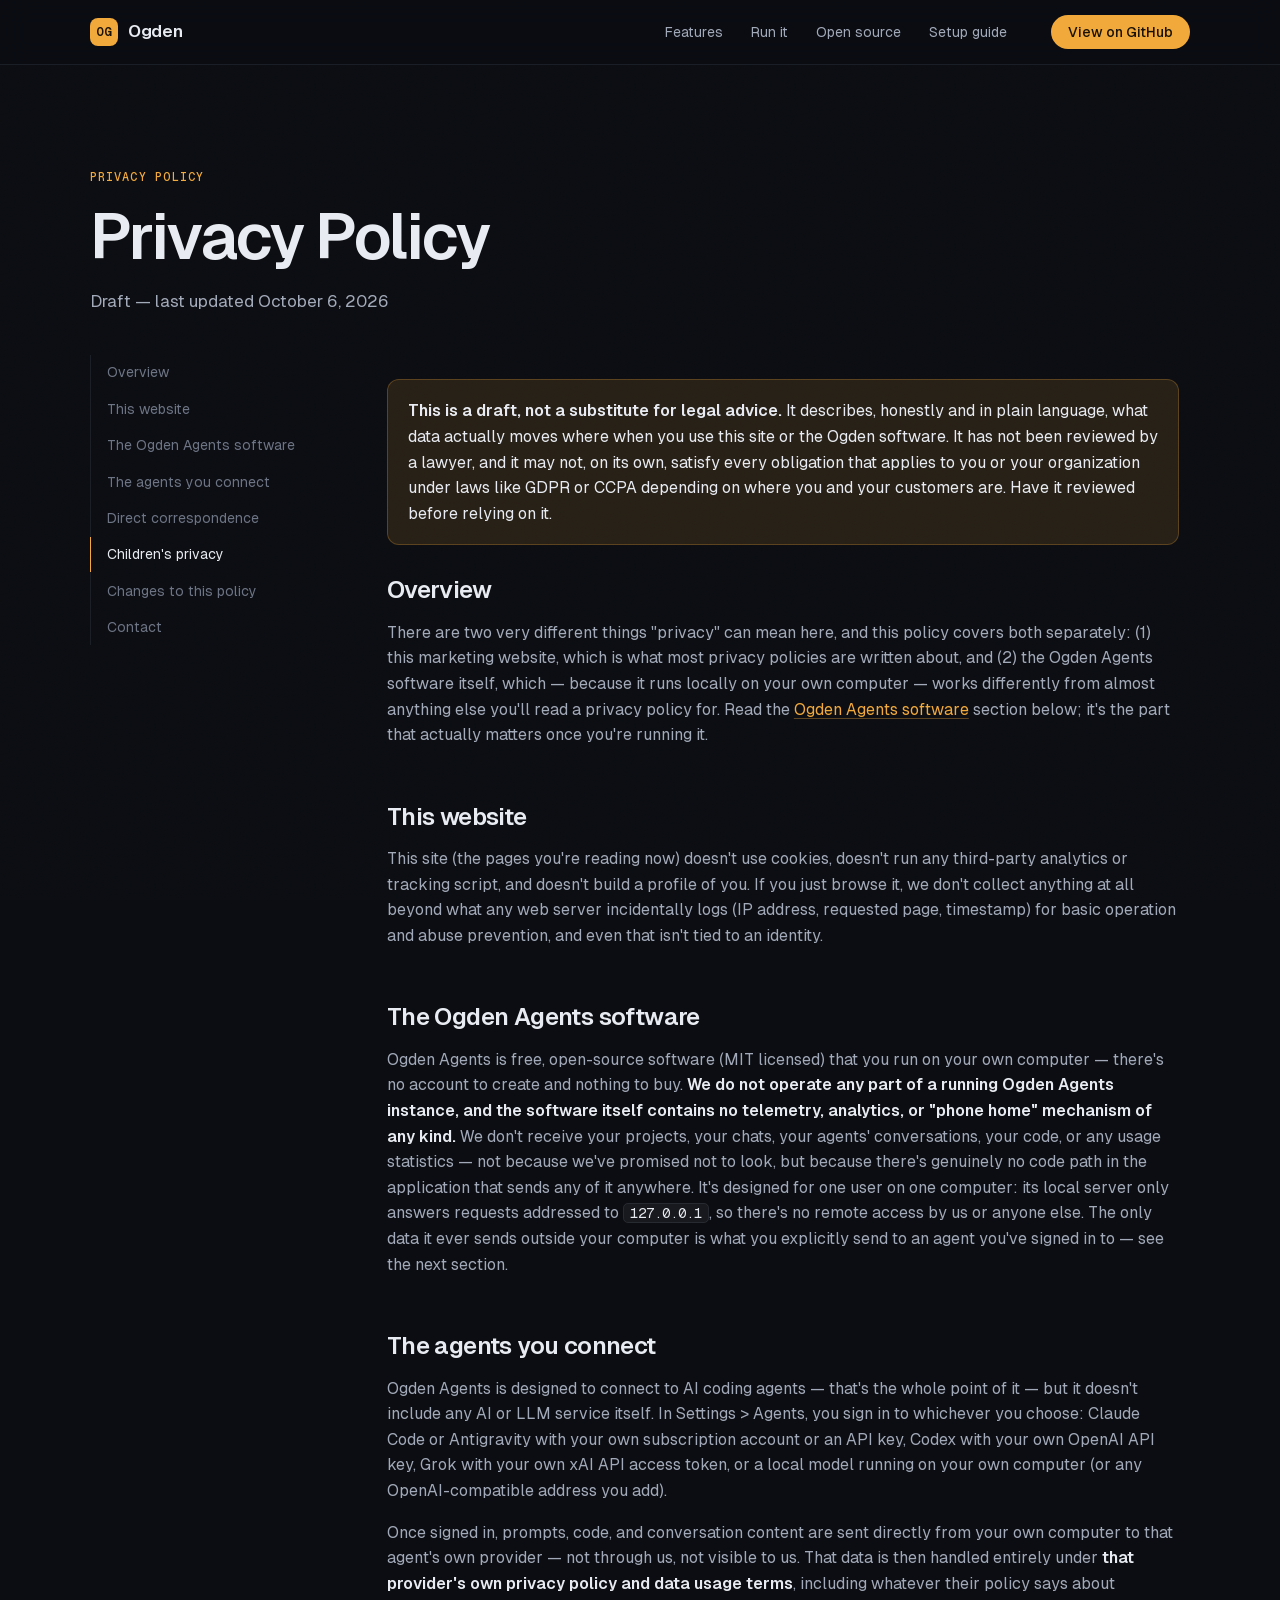
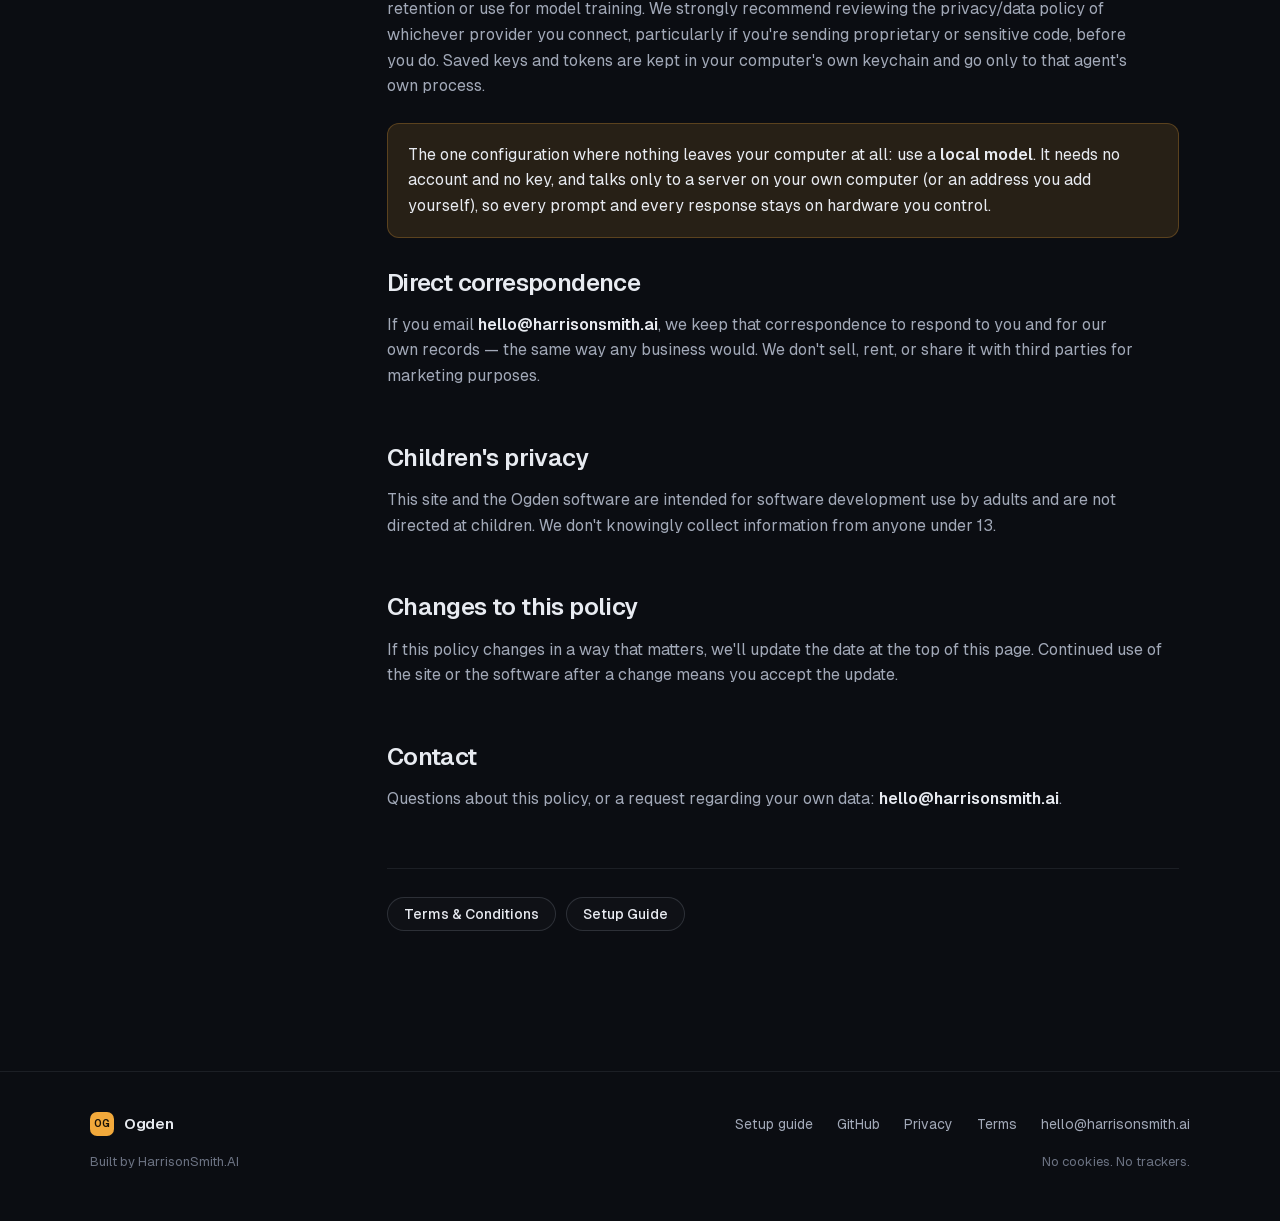
==== commit 53d9238f: "Relaunch site copy for Ogden Agents v1 (free, open source) Ogden was rebuilt from scratch as Ogden A" ====
--- a/privacy.html
+++ b/privacy.html
@@ -3,8 +3,8 @@
 <head>
 <meta charset="utf-8">
 <meta name="viewport" content="width=device-width, initial-scale=1">
-<title>Ogden — Privacy Policy</title>
-<meta name="description" content="What data this site and the Ogden software collect — and, for the self-hosted app itself, what we deliberately never see.">
+<title>Ogden Agents — Privacy Policy</title>
+<meta name="description" content="What data this site and the Ogden Agents software collect — and, for the local app itself, what we deliberately never see.">
 <meta name="theme-color" content="#0b0d12">
 <link rel="icon" href="favicon.svg" type="image/svg+xml">
 <link rel="preload" href="fonts/Geist.woff2" as="font" type="font/woff2" crossorigin>
@@ -17,17 +17,17 @@
 
 <header class="site-header">
   <div class="wrap header-inner">
-    <a class="wordmark" href="./" aria-label="Ogden home">
+    <a class="wordmark" href="./" aria-label="Ogden Agents home">
       <span class="wordmark-mark">OG</span><span class="wordmark-text">Ogden</span>
     </a>
     <nav class="nav" aria-label="Primary">
       <a href="./#features">Features</a>
-      <a href="./#deploy">Deploy</a>
-      <a href="./#license">License</a>
+      <a href="./#run">Run it</a>
+      <a href="./#open-source">Open source</a>
       <a href="setup.html">Setup guide</a>
     </nav>
     <div class="header-cta">
-      <a class="btn btn-primary btn-small" href="./#license">Get Ogden</a>
+      <a class="btn btn-primary btn-small" href="https://github.com/hsmith-dev/ogden-agents" target="_blank" rel="noopener">View on GitHub</a>
     </div>
   </div>
 </header>
@@ -37,16 +37,15 @@
   <div class="wrap doc-header">
     <p class="eyebrow">Privacy policy</p>
     <h1>Privacy Policy</h1>
-    <p class="doc-updated">Draft — last updated August 16, 2026</p>
+    <p class="doc-updated">Draft — last updated October 6, 2026</p>
   </div>
 
   <div class="wrap doc-layout">
     <nav class="doc-toc" aria-label="On this page">
       <a href="#overview">Overview</a>
       <a href="#website">This website</a>
-      <a href="#purchases">Access &amp; purchases</a>
-      <a href="#software">The Ogden software</a>
-      <a href="#ai-providers">Third-party AI providers</a>
+      <a href="#software">The Ogden Agents software</a>
+      <a href="#ai-providers">The agents you connect</a>
       <a href="#correspondence">Direct correspondence</a>
       <a href="#children">Children's privacy</a>
       <a href="#changes">Changes to this policy</a>
@@ -69,10 +68,10 @@
     <p>
       There are two very different things "privacy" can mean here, and this policy covers both
       separately: (1) this marketing website, which is what most privacy policies are written
-      about, and (2) the Ogden software itself, which — because it's self-hosted — works
-      differently from almost anything else you'll read a privacy policy for. Read the
-      <a href="#software">Ogden software</a> section below; it's the part that actually matters
-      once you're running it.
+      about, and (2) the Ogden Agents software itself, which — because it runs locally on your own
+      computer — works differently from almost anything else you'll read a privacy policy for. Read
+      the <a href="#software">Ogden Agents software</a> section below; it's the part that actually
+      matters once you're running it.
     </p>
 
     <h2 id="website">This website</h2>
@@ -84,54 +83,43 @@
       tied to an identity.
     </p>
 
-    <h2 id="purchases">Access requests and purchases</h2>
+    <h2 id="software">The Ogden Agents software</h2>
     <p>
-      <strong>Individuals</strong> request free access by emailing us their GitHub username. We use it
-      to invite them to the release repository and keep that email the way we keep any other
-      correspondence (see below).
+      Ogden Agents is free, open-source software (MIT licensed) that you run on your own computer —
+      there's no account to create and nothing to buy. <strong>We do not operate any part of a
+      running Ogden Agents instance, and the software itself contains no telemetry, analytics, or
+      "phone home" mechanism of any kind.</strong> We don't receive your projects, your chats, your
+      agents' conversations, your code, or any usage statistics — not because we've promised not to
+      look, but because there's genuinely no code path in the application that sends any of it
+      anywhere. It's designed for one user on one computer: its local server only answers requests
+      addressed to <code>127.0.0.1</code>, so there's no remote access by us or anyone else. The
+      only data it ever sends outside your computer is what you explicitly send to an agent you've
+      signed in to — see the next section.
+    </p>
+
+    <h2 id="ai-providers">The agents you connect</h2>
+    <p>
+      Ogden Agents is designed to connect to AI coding agents — that's the whole point of it — but
+      it doesn't include any AI or LLM service itself. In Settings &gt; Agents, you sign in to
+      whichever you choose: Claude Code or Antigravity with your own subscription account or an API
+      key, Codex with your own OpenAI API key, Grok with your own xAI API access token, or a local
+      model running on your own computer (or any OpenAI-compatible address you add).
     </p>
     <p>
-      <strong>Organization licenses</strong> are purchased through <strong>Stripe</strong>. We never see or
-      store your payment card details. Stripe collects what it needs to process the purchase (billing
-      information, email, and the GitHub username you provide, which we use once to invite you to
-      the release repository) under <a href="https://stripe.com/privacy">Stripe's own privacy policy</a>.
-      We keep the resulting purchase record (who bought what, when) the way any business keeps
-      sales and invoicing records.
-    </p>
-
-    <h2 id="software">The Ogden software</h2>
-    <p>
-      Once you've deployed Ogden, it runs entirely on infrastructure you control — your own
-      machine, your own server, your own cloud account. <strong>We do not operate any part of a
-      self-hosted Ogden instance, and the software itself contains no telemetry, analytics, or
-      "phone home" mechanism of any kind.</strong> We don't receive your projects, your backlog,
-      your agents' conversations, your code, or any usage statistics from your instance — not
-      because we've promised not to look, but because there's genuinely no code path in the
-      application that sends any of it anywhere. The only data your Ogden instance ever sends
-      outside itself is what you explicitly configure it to send to an AI provider — see the next
-      section.
-    </p>
-
-    <h2 id="ai-providers">Third-party AI providers</h2>
-    <p>
-      Ogden is designed to connect to AI — that's the whole point of it — but it doesn't include
-      any AI or LLM service itself, and it doesn't ship with any provider's API key. You configure
-      your own connection, to whichever provider you choose (OpenAI, Anthropic, Google Gemini, a
-      self-hosted Ollama instance, or any OpenAI-compatible endpoint), on the Providers page.
-    </p>
-    <p>
-      Once configured, prompts, code, and conversation content from your Ogden instance are sent
-      directly from your own infrastructure to that provider — not through us, not visible to us.
-      That data is then handled entirely under <strong>that provider's own privacy policy and data
-      usage terms</strong>, including whatever their policy says about retention or use for model
-      training. We strongly recommend reviewing the privacy/data policy of whichever provider you
-      connect, particularly if you're sending proprietary or sensitive code, before you do.
+      Once signed in, prompts, code, and conversation content are sent directly from your own
+      computer to that agent's own provider — not through us, not visible to us. That data is then
+      handled entirely under <strong>that provider's own privacy policy and data usage terms</strong>,
+      including whatever their policy says about retention or use for model training. We strongly
+      recommend reviewing the privacy/data policy of whichever provider you connect, particularly if
+      you're sending proprietary or sensitive code, before you do. Saved keys and tokens are kept in
+      your computer's own keychain and go only to that agent's own process.
     </p>
     <div class="doc-callout">
       <p>
-        The one configuration where nothing leaves your infrastructure at all: connect Ogden to a
-        <strong>self-hosted Ollama</strong> instance instead of a cloud provider. Every prompt and
-        every response then stays entirely on hardware you control.
+        The one configuration where nothing leaves your computer at all: use a <strong>local
+        model</strong>. It needs no account and no key, and talks only to a server on your own
+        computer (or an address you add yourself), so every prompt and every response stays on
+        hardware you control.
       </p>
     </div>
 
@@ -175,6 +163,7 @@
     </a>
     <nav class="footer-links" aria-label="Footer">
       <a class="link-muted" href="setup.html">Setup guide</a>
+      <a class="link-muted" href="https://github.com/hsmith-dev/ogden-agents" target="_blank" rel="noopener">GitHub</a>
       <a class="link-muted" href="privacy.html">Privacy</a>
       <a class="link-muted" href="terms.html">Terms</a>
       <a class="link-muted" href="mailto:hello@harrisonsmith.ai">hello@harrisonsmith.ai</a>
